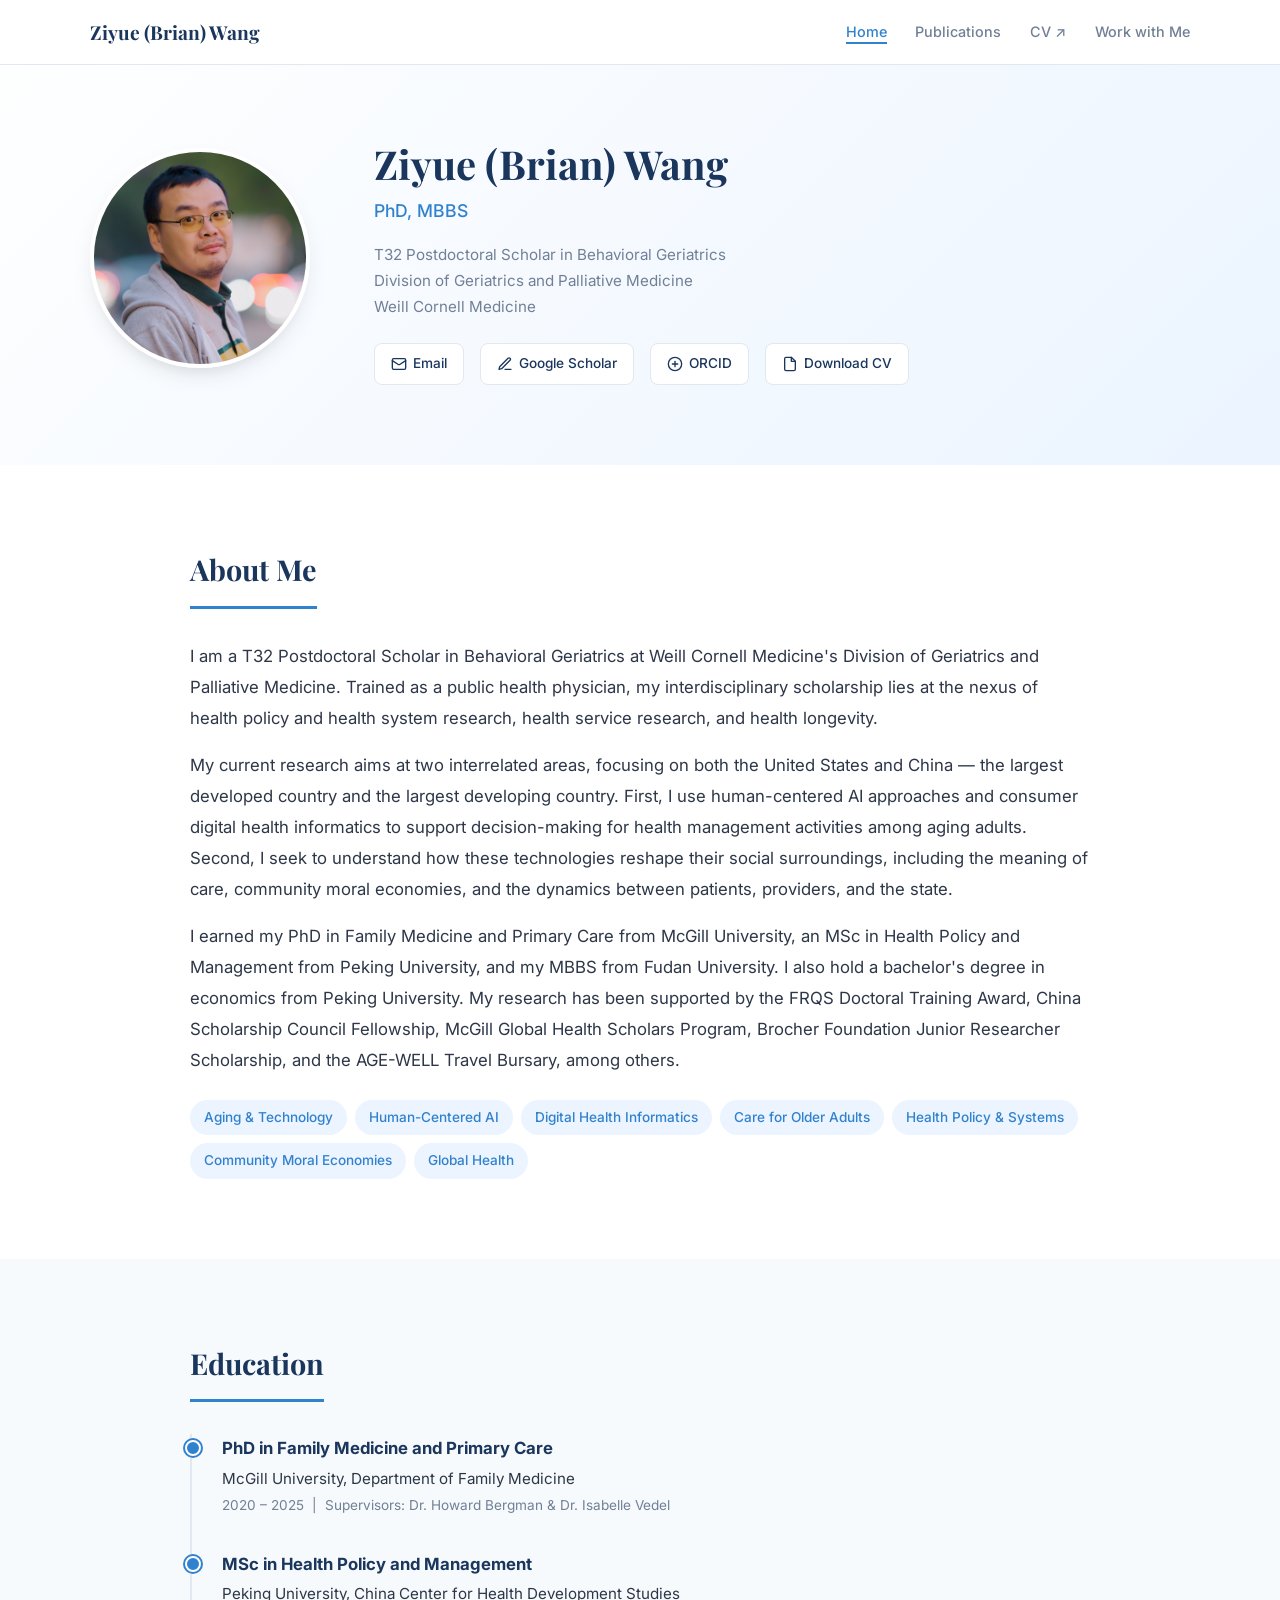
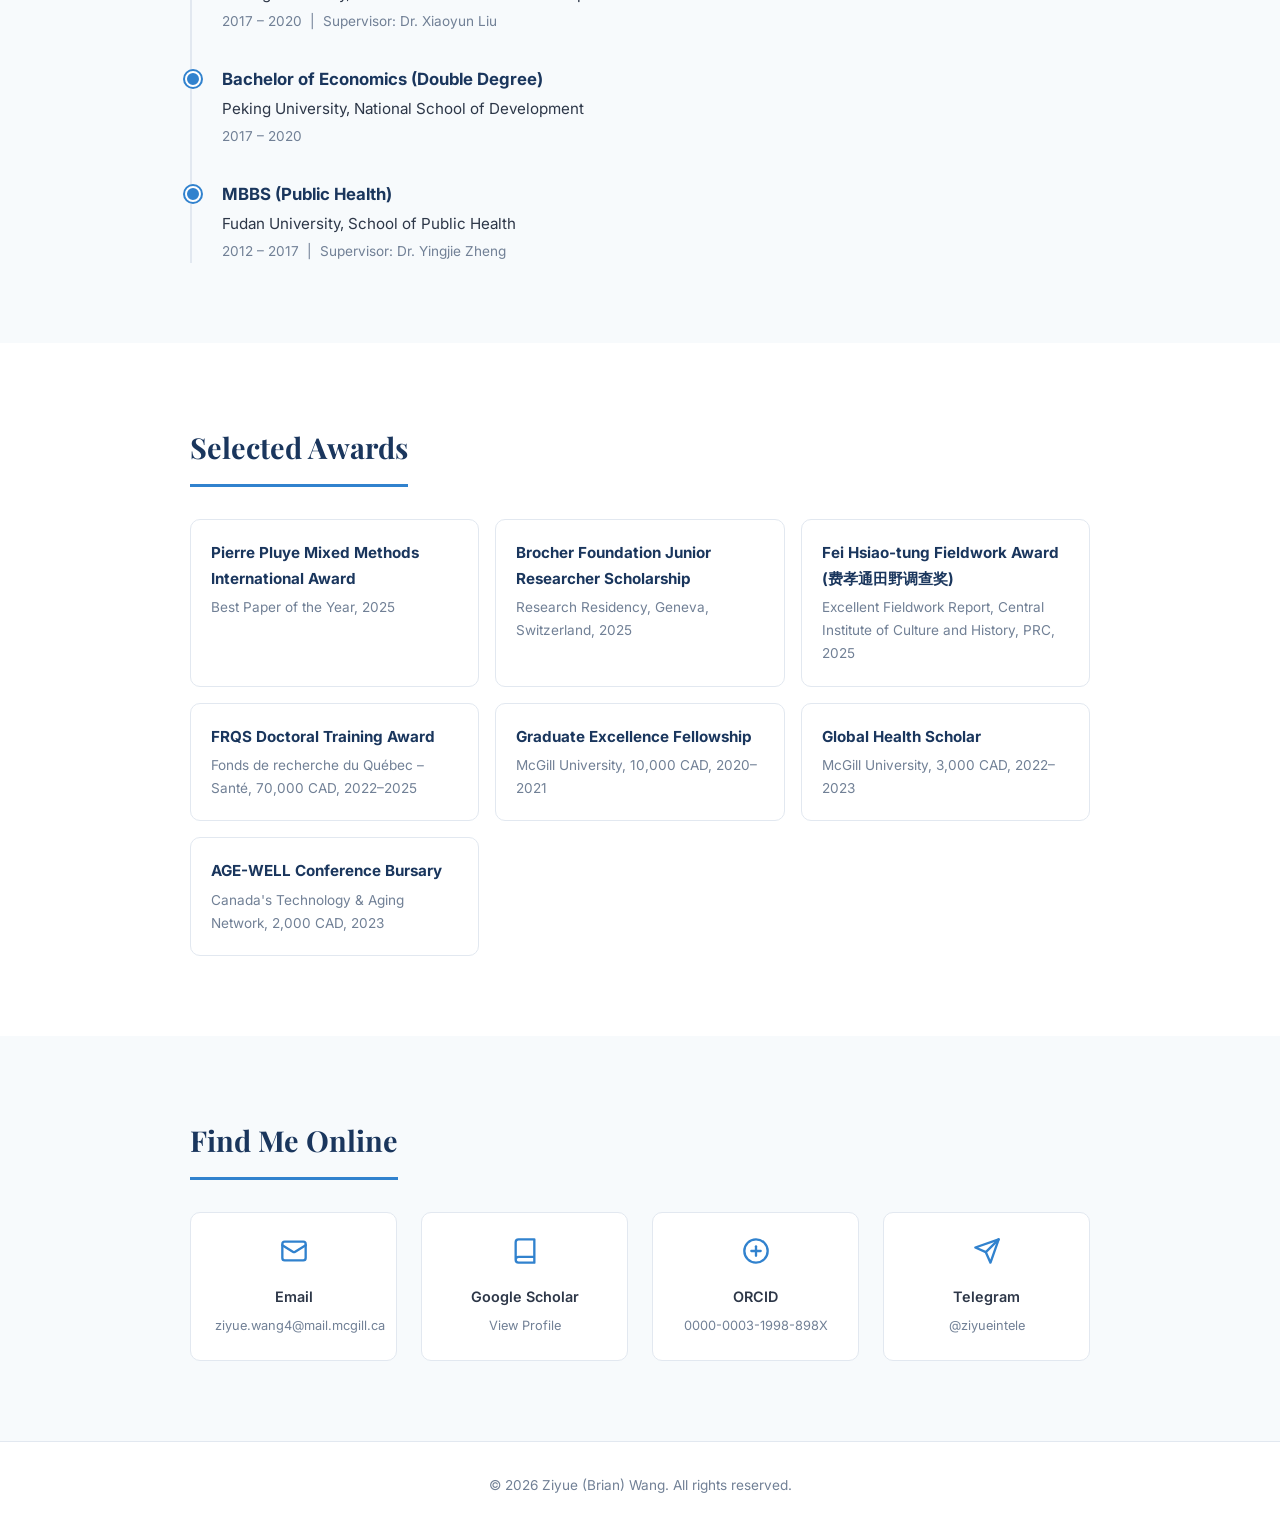
==== index.html @ 038450eb "Initial website launch" ====
<!DOCTYPE html>
<html lang="en">
<head>
    <meta charset="UTF-8">
    <meta name="viewport" content="width=device-width, initial-scale=1.0">
    <title>Ziyue (Brian) Wang, PhD — Academic Website</title>
    <link rel="stylesheet" href="style.css">
</head>
<body>

<!-- Navigation -->
<nav>
    <div class="nav-inner">
        <a href="index.html" class="nav-name">Ziyue (Brian) Wang</a>
        <button class="mobile-toggle" onclick="document.querySelector('.nav-links').classList.toggle('open')" aria-label="Menu">
            <span></span><span></span><span></span>
        </button>
        <ul class="nav-links">
            <li><a href="index.html" class="active">Home</a></li>
            <li><a href="publications.html">Publications</a></li>
            <!-- ============================================================
                 HIDDEN PAGES — Ready for future use!
                 To enable a page, simply uncomment the line below.
                 Make sure the corresponding .html file exists.
                 ============================================================ -->
            <!-- <li><a href="research.html">Research</a></li> -->
            <!-- <li><a href="teaching.html">Teaching</a></li> -->
            <!-- <li><a href="talks.html">Talks & Media</a></li> -->
            <li><a href="Ziyue%20Wang_2026.pdf" target="_blank">CV &#8599;</a></li>
            <li><a href="work-with-me.html">Work with Me</a></li>
        </ul>
    </div>
</nav>

<!-- Hero Section -->
<section class="hero" id="home">
    <div class="hero-inner">
        <div class="hero-photo">
            <img src="photo.jpg" alt="Ziyue (Brian) Wang">
        </div>
        <div class="hero-text">
            <h1>Ziyue (Brian) Wang</h1>
            <div class="subtitle">PhD, MBBS</div>
            <div class="affiliation">
                T32 Postdoctoral Scholar in Behavioral Geriatrics<br>
                Division of Geriatrics and Palliative Medicine<br>
                Weill Cornell Medicine
            </div>
            <div class="hero-links">
                <a href="mailto:ziyue.wang4@mail.mcgill.ca">
                    <svg xmlns="http://www.w3.org/2000/svg" viewBox="0 0 24 24" fill="none" stroke="currentColor" stroke-width="2" stroke-linecap="round" stroke-linejoin="round"><rect width="20" height="16" x="2" y="4" rx="2"/><path d="m22 7-8.97 5.7a1.94 1.94 0 0 1-2.06 0L2 7"/></svg>
                    Email
                </a>
                <a href="https://scholar.google.com/citations?user=HC7mkqgAAAAJ&hl=en" target="_blank">
                    <svg xmlns="http://www.w3.org/2000/svg" viewBox="0 0 24 24" fill="none" stroke="currentColor" stroke-width="2" stroke-linecap="round" stroke-linejoin="round"><path d="M12 20h9"/><path d="M16.5 3.5a2.12 2.12 0 0 1 3 3L7 19l-4 1 1-4Z"/></svg>
                    Google Scholar
                </a>
                <a href="https://orcid.org/0000-0003-1998-898X" target="_blank">
                    <svg xmlns="http://www.w3.org/2000/svg" viewBox="0 0 24 24" fill="none" stroke="currentColor" stroke-width="2" stroke-linecap="round" stroke-linejoin="round"><circle cx="12" cy="12" r="10"/><path d="M12 8v8"/><path d="M8 12h8"/></svg>
                    ORCID
                </a>
                <a href="Ziyue%20Wang_2026.pdf" target="_blank">
                    <svg xmlns="http://www.w3.org/2000/svg" viewBox="0 0 24 24" fill="none" stroke="currentColor" stroke-width="2" stroke-linecap="round" stroke-linejoin="round"><path d="M14 2H6a2 2 0 0 0-2 2v16a2 2 0 0 0 2 2h12a2 2 0 0 0 2-2V8z"/><polyline points="14 2 14 8 20 8"/></svg>
                    Download CV
                </a>
            </div>
        </div>
    </div>
</section>

<!-- About & Research Section (merged) -->
<section id="about">
    <div class="section-inner">
        <h2 class="section-title">About Me</h2>
        <p class="about-text">
            I am a T32 Postdoctoral Scholar in Behavioral Geriatrics at Weill Cornell Medicine's Division of Geriatrics and Palliative Medicine. Trained as a public health physician, my interdisciplinary scholarship lies at the nexus of health policy and health system research, health service research, and health longevity.
        </p>
        <p class="about-text">
            My current research aims at two interrelated areas, focusing on both the United States and China — the largest developed country and the largest developing country. First, I use human-centered AI approaches and consumer digital health informatics to support decision-making for health management activities among aging adults. Second, I seek to understand how these technologies reshape their social surroundings, including the meaning of care, community moral economies, and the dynamics between patients, providers, and the state.
        </p>
        <p class="about-text">
            I earned my PhD in Family Medicine and Primary Care from McGill University, an MSc in Health Policy and Management from Peking University, and my MBBS from Fudan University. I also hold a bachelor's degree in economics from Peking University. My research has been supported by the FRQS Doctoral Training Award, China Scholarship Council Fellowship, McGill Global Health Scholars Program, Brocher Foundation Junior Researcher Scholarship, and the AGE-WELL Travel Bursary, among others.
        </p>
        <div class="research-tags">
            <span>Aging &amp; Technology</span>
            <span>Human-Centered AI</span>
            <span>Digital Health Informatics</span>
            <span>Care for Older Adults</span>
            <span>Health Policy &amp; Systems</span>
            <span>Community Moral Economies</span>
            <span>Global Health</span>
        </div>
    </div>
</section>

<!-- ============================================================
     HIDDEN: Selected Projects Section
     To enable, uncomment the block below.
     You can also add links to individual project pages.
     ============================================================ -->
<!--
<section id="projects" class="bg-alt">
    <div class="section-inner">
        <h2 class="section-title">Selected Projects</h2>
        <div class="timeline">
            <div class="timeline-item">
                <h3>Politics of Care: Grassroots Health Governance and the Moral Economy of Rural China</h3>
                <div class="institution">Principal Investigator &nbsp;|&nbsp; McGill University</div>
                <div class="date">2020 – Present &nbsp;|&nbsp; 11-month ethnographic fieldwork in rural Shandong, China. Developed the concept of "co-produced public health authoritarianism" and a novel neo-familist value scale.</div>
            </div>
            <div class="timeline-item">
                <h3>AI-Powered Telemedicine Evaluation: Village-Based Digital Health Kiosks</h3>
                <div class="institution">Research Team Leader &nbsp;|&nbsp; UNC Chapel Hill</div>
                <div class="date">2020 – 2024 &nbsp;|&nbsp; Cluster RCT across 144 townships (population: 4.2M) in Guangdong, China, deploying 200 standardized patients to evaluate an AI-powered telemedicine platform.</div>
            </div>
            <div class="timeline-item">
                <h3>Global Burden of Disease (GBD) Collaborator Network</h3>
                <div class="institution">Senior Collaborator &nbsp;|&nbsp; IHME, University of Washington</div>
                <div class="date">2021 – Present &nbsp;|&nbsp; Contributing to analyses on diabetes (The Lancet), TB mortality (EClinicalMedicine), and metabolic risk factors across 204 countries.</div>
            </div>
            <div class="timeline-item">
                <h3>McGill-Tongji Blended Education Program Evaluation</h3>
                <div class="institution">Research Team Leader &nbsp;|&nbsp; McGill University</div>
                <div class="date">2020 – 2024 &nbsp;|&nbsp; Evaluation paper received the 2025 Pierre Pluye International Mixed Methods Award for Best Paper of the Year.</div>
            </div>
        </div>
    </div>
</section>
-->

<!-- Education Section -->
<section id="education" class="bg-alt">
    <div class="section-inner">
        <h2 class="section-title">Education</h2>
        <div class="timeline">
            <div class="timeline-item">
                <h3>PhD in Family Medicine and Primary Care</h3>
                <div class="institution">McGill University, Department of Family Medicine</div>
                <div class="date">2020 – 2025 &nbsp;|&nbsp; Supervisors: Dr. Howard Bergman &amp; Dr. Isabelle Vedel</div>
            </div>
            <div class="timeline-item">
                <h3>MSc in Health Policy and Management</h3>
                <div class="institution">Peking University, China Center for Health Development Studies</div>
                <div class="date">2017 – 2020 &nbsp;|&nbsp; Supervisor: Dr. Xiaoyun Liu</div>
            </div>
            <div class="timeline-item">
                <h3>Bachelor of Economics (Double Degree)</h3>
                <div class="institution">Peking University, National School of Development</div>
                <div class="date">2017 – 2020</div>
            </div>
            <div class="timeline-item">
                <h3>MBBS (Public Health)</h3>
                <div class="institution">Fudan University, School of Public Health</div>
                <div class="date">2012 – 2017 &nbsp;|&nbsp; Supervisor: Dr. Yingjie Zheng</div>
            </div>
        </div>
    </div>
</section>

<!-- Selected Awards Section -->
<section id="awards">
    <div class="section-inner">
        <h2 class="section-title">Selected Awards</h2>
        <div class="awards-grid">
            <div class="award-card">
                <h4>Pierre Pluye Mixed Methods International Award</h4>
                <p>Best Paper of the Year, 2025</p>
            </div>
            <div class="award-card">
                <h4>Brocher Foundation Junior Researcher Scholarship</h4>
                <p>Research Residency, Geneva, Switzerland, 2025</p>
            </div>
            <div class="award-card">
                <h4>Fei Hsiao-tung Fieldwork Award (费孝通田野调查奖)</h4>
                <p>Excellent Fieldwork Report, Central Institute of Culture and History, PRC, 2025</p>
            </div>
            <div class="award-card">
                <h4>FRQS Doctoral Training Award</h4>
                <p>Fonds de recherche du Qu&eacute;bec &ndash; Sant&eacute;, 70,000 CAD, 2022&ndash;2025</p>
            </div>
            <div class="award-card">
                <h4>Graduate Excellence Fellowship</h4>
                <p>McGill University, 10,000 CAD, 2020&ndash;2021</p>
            </div>
            <div class="award-card">
                <h4>Global Health Scholar</h4>
                <p>McGill University, 3,000 CAD, 2022&ndash;2023</p>
            </div>
            <div class="award-card">
                <h4>AGE-WELL Conference Bursary</h4>
                <p>Canada's Technology &amp; Aging Network, 2,000 CAD, 2023</p>
            </div>
        </div>
    </div>
</section>

<!-- Contact Section -->
<section id="contact" class="bg-alt">
    <div class="section-inner">
        <h2 class="section-title">Find Me Online</h2>
        <div class="contact-grid">
            <a href="mailto:ziyue.wang4@mail.mcgill.ca" class="contact-card">
                <svg xmlns="http://www.w3.org/2000/svg" viewBox="0 0 24 24" fill="none" stroke="currentColor" stroke-width="2" stroke-linecap="round" stroke-linejoin="round"><rect width="20" height="16" x="2" y="4" rx="2"/><path d="m22 7-8.97 5.7a1.94 1.94 0 0 1-2.06 0L2 7"/></svg>
                <h4>Email</h4>
                <p>ziyue.wang4@mail.mcgill.ca</p>
            </a>
            <a href="https://scholar.google.com/citations?user=HC7mkqgAAAAJ&hl=en" target="_blank" class="contact-card">
                <svg xmlns="http://www.w3.org/2000/svg" viewBox="0 0 24 24" fill="none" stroke="currentColor" stroke-width="2" stroke-linecap="round" stroke-linejoin="round"><path d="M4 19.5v-15A2.5 2.5 0 0 1 6.5 2H20v20H6.5a2.5 2.5 0 0 1 0-5H20"/></svg>
                <h4>Google Scholar</h4>
                <p>View Profile</p>
            </a>
            <a href="https://orcid.org/0000-0003-1998-898X" target="_blank" class="contact-card">
                <svg xmlns="http://www.w3.org/2000/svg" viewBox="0 0 24 24" fill="none" stroke="currentColor" stroke-width="2" stroke-linecap="round" stroke-linejoin="round"><circle cx="12" cy="12" r="10"/><path d="M12 8v8"/><path d="M8 12h8"/></svg>
                <h4>ORCID</h4>
                <p>0000-0003-1998-898X</p>
            </a>
            <a href="https://t.me/ziyueintele" target="_blank" class="contact-card">
                <svg xmlns="http://www.w3.org/2000/svg" viewBox="0 0 24 24" fill="none" stroke="currentColor" stroke-width="2" stroke-linecap="round" stroke-linejoin="round"><path d="m22 2-7 20-4-9-9-4Z"/><path d="M22 2 11 13"/></svg>
                <h4>Telegram</h4>
                <p>@ziyueintele</p>
            </a>
        </div>
    </div>
</section>

<!-- Footer -->
<footer>
    &copy; 2026 Ziyue (Brian) Wang. All rights reserved.
</footer>

</body>
</html>
---- style.css ----
/* ============================================
   Ziyue (Brian) Wang — Academic Website
   Shared Styles
   ============================================ */

@import url('https://fonts.googleapis.com/css2?family=Inter:wght@300;400;500;600;700&family=Playfair+Display:wght@600;700&display=swap');

:root {
    --primary: #1a365d;
    --primary-light: #2c5282;
    --accent: #3182ce;
    --accent-light: #ebf4ff;
    --text: #2d3748;
    --text-light: #718096;
    --bg: #ffffff;
    --bg-alt: #f7fafc;
    --border: #e2e8f0;
    --shadow: 0 4px 6px -1px rgba(0,0,0,0.1), 0 2px 4px -1px rgba(0,0,0,0.06);
    --shadow-lg: 0 10px 25px -5px rgba(0,0,0,0.1), 0 10px 10px -5px rgba(0,0,0,0.04);
}

* { margin: 0; padding: 0; box-sizing: border-box; }
html { scroll-behavior: smooth; }

body {
    font-family: 'Inter', -apple-system, BlinkMacSystemFont, sans-serif;
    color: var(--text);
    line-height: 1.7;
    background: var(--bg);
}

/* ---- Navigation ---- */
nav {
    position: fixed;
    top: 0;
    width: 100%;
    background: rgba(255,255,255,0.95);
    backdrop-filter: blur(10px);
    border-bottom: 1px solid var(--border);
    z-index: 1000;
    padding: 0 2rem;
}
.nav-inner {
    max-width: 1100px;
    margin: 0 auto;
    display: flex;
    justify-content: space-between;
    align-items: center;
    height: 64px;
}
.nav-name {
    font-family: 'Playfair Display', serif;
    font-size: 1.2rem;
    font-weight: 700;
    color: var(--primary);
    text-decoration: none;
}
.nav-links { display: flex; gap: 1.8rem; list-style: none; }
.nav-links a {
    text-decoration: none;
    color: var(--text-light);
    font-size: 0.9rem;
    font-weight: 500;
    transition: color 0.2s;
    position: relative;
}
.nav-links a:hover, .nav-links a.active {
    color: var(--accent);
}
.nav-links a::after {
    content: '';
    position: absolute;
    bottom: -4px;
    left: 0;
    width: 0;
    height: 2px;
    background: var(--accent);
    transition: width 0.2s;
}
.nav-links a:hover::after, .nav-links a.active::after { width: 100%; }

.mobile-toggle {
    display: none;
    background: none;
    border: none;
    cursor: pointer;
    padding: 8px;
}
.mobile-toggle span {
    display: block;
    width: 22px;
    height: 2px;
    background: var(--text);
    margin: 5px 0;
    transition: 0.3s;
}

/* ---- Page Header (for inner pages) ---- */
.page-header {
    padding: 120px 2rem 40px;
    background: linear-gradient(135deg, var(--bg) 0%, var(--accent-light) 100%);
}
.page-header-inner {
    max-width: 900px;
    margin: 0 auto;
}
.page-header h1 {
    font-family: 'Playfair Display', serif;
    font-size: 2.2rem;
    color: var(--primary);
}
.page-header p {
    color: var(--text-light);
    margin-top: 0.5rem;
    font-size: 1rem;
}

/* ---- Hero Section (Home page) ---- */
.hero {
    padding: 140px 2rem 80px;
    background: linear-gradient(135deg, var(--bg) 0%, var(--accent-light) 100%);
}
.hero-inner {
    max-width: 1100px;
    margin: 0 auto;
    display: flex;
    align-items: center;
    gap: 4rem;
}
.hero-photo { flex-shrink: 0; }
.hero-photo img {
    width: 220px;
    height: 220px;
    border-radius: 50%;
    object-fit: cover;
    border: 4px solid white;
    box-shadow: var(--shadow-lg);
}
.hero-text h1 {
    font-family: 'Playfair Display', serif;
    font-size: 2.5rem;
    color: var(--primary);
    margin-bottom: 0.5rem;
    line-height: 1.2;
}
.hero-text .subtitle {
    font-size: 1.1rem;
    color: var(--accent);
    font-weight: 500;
    margin-bottom: 1rem;
}
.hero-text .affiliation {
    font-size: 0.95rem;
    color: var(--text-light);
    margin-bottom: 1.5rem;
}
.hero-links {
    display: flex;
    gap: 1rem;
    flex-wrap: wrap;
}
.hero-links a {
    display: inline-flex;
    align-items: center;
    gap: 6px;
    padding: 8px 16px;
    border-radius: 8px;
    text-decoration: none;
    font-size: 0.85rem;
    font-weight: 500;
    color: var(--primary);
    background: white;
    border: 1px solid var(--border);
    transition: all 0.2s;
}
.hero-links a:hover {
    border-color: var(--accent);
    color: var(--accent);
    box-shadow: var(--shadow);
}
.hero-links a svg { width: 16px; height: 16px; }

/* ---- Sections ---- */
section { padding: 5rem 2rem; }
.bg-alt { background: var(--bg-alt); }
.section-inner { max-width: 900px; margin: 0 auto; }
.section-title {
    font-family: 'Playfair Display', serif;
    font-size: 1.8rem;
    color: var(--primary);
    margin-bottom: 2rem;
    padding-bottom: 0.75rem;
    border-bottom: 3px solid var(--accent);
    display: inline-block;
}

/* ---- About ---- */
.about-text {
    font-size: 1.05rem;
    line-height: 1.85;
    color: var(--text);
    margin-bottom: 1rem;
}
.research-tags {
    display: flex;
    flex-wrap: wrap;
    gap: 0.5rem;
    margin-top: 1.5rem;
}
.research-tags span {
    padding: 6px 14px;
    background: var(--accent-light);
    color: var(--accent);
    border-radius: 20px;
    font-size: 0.85rem;
    font-weight: 500;
}

/* ---- Research Focus Cards ---- */
.research-focus-grid {
    display: grid;
    grid-template-columns: 1fr 1fr;
    gap: 2rem;
    margin-top: 1.5rem;
}
.research-card {
    padding: 1.75rem;
    background: white;
    border-radius: 12px;
    border: 1px solid var(--border);
    border-top: 4px solid var(--accent);
    transition: box-shadow 0.2s;
}
.research-card:hover { box-shadow: var(--shadow-lg); }
.research-card .card-icon {
    font-size: 1.8rem;
    margin-bottom: 0.75rem;
}
.research-card h3 {
    font-size: 1.05rem;
    color: var(--primary);
    margin-bottom: 0.75rem;
    line-height: 1.4;
}
.research-card p {
    font-size: 0.92rem;
    color: var(--text-light);
    line-height: 1.7;
}
.research-card .card-context {
    margin-top: 0.75rem;
    font-size: 0.82rem;
    color: var(--accent);
    font-weight: 500;
}

/* ---- Publications ---- */
.pub-filter {
    display: flex;
    gap: 0.5rem;
    margin-bottom: 2rem;
    flex-wrap: wrap;
}
.pub-filter button {
    padding: 6px 16px;
    border-radius: 20px;
    border: 1px solid var(--border);
    background: white;
    color: var(--text-light);
    font-size: 0.85rem;
    font-weight: 500;
    cursor: pointer;
    transition: all 0.2s;
}
.pub-filter button.active, .pub-filter button:hover {
    background: var(--accent);
    color: white;
    border-color: var(--accent);
}
.pub-list { list-style: none; }
.pub-item {
    padding: 1.25rem 0;
    border-bottom: 1px solid var(--border);
}
.pub-item:last-child { border-bottom: none; }
.pub-item .pub-title {
    font-weight: 600;
    color: var(--primary);
    margin-bottom: 0.3rem;
    line-height: 1.5;
}
.pub-item .pub-authors {
    font-size: 0.9rem;
    color: var(--text-light);
    margin-bottom: 0.3rem;
}
.pub-item .pub-authors .me {
    font-weight: 600;
    color: var(--text);
}
.pub-item .pub-journal {
    font-size: 0.9rem;
    font-style: italic;
    color: var(--accent);
}
.pub-item .pub-links { margin-top: 0.4rem; }
.pub-item .pub-links a {
    font-size: 0.8rem;
    color: var(--accent);
    text-decoration: none;
    font-weight: 500;
    margin-right: 1rem;
}
.pub-item .pub-links a:hover { text-decoration: underline; }
.pub-badge {
    display: inline-block;
    font-size: 0.7rem;
    font-weight: 600;
    padding: 2px 8px;
    border-radius: 4px;
    margin-left: 0.5rem;
    vertical-align: middle;
}
.badge-lancet { background: #fef3c7; color: #92400e; }
.badge-award { background: #dcfce7; color: #166534; }
.badge-review { background: #ede9fe; color: #5b21b6; }

/* ---- Education Timeline ---- */
.timeline { position: relative; padding-left: 2rem; }
.timeline::before {
    content: '';
    position: absolute;
    left: 0;
    top: 0;
    bottom: 0;
    width: 2px;
    background: var(--border);
}
.timeline-item {
    position: relative;
    padding-bottom: 2rem;
}
.timeline-item:last-child { padding-bottom: 0; }
.timeline-item::before {
    content: '';
    position: absolute;
    left: -2rem;
    top: 6px;
    width: 12px;
    height: 12px;
    border-radius: 50%;
    background: var(--accent);
    border: 2px solid white;
    box-shadow: 0 0 0 2px var(--accent);
    transform: translateX(-5px);
}
.timeline-item h3 {
    font-size: 1.05rem;
    color: var(--primary);
    margin-bottom: 0.2rem;
}
.timeline-item .institution {
    font-size: 0.95rem;
    color: var(--text);
    margin-bottom: 0.15rem;
}
.timeline-item .date {
    font-size: 0.85rem;
    color: var(--text-light);
}

/* ---- Awards Grid ---- */
.awards-grid {
    display: grid;
    grid-template-columns: repeat(auto-fill, minmax(280px, 1fr));
    gap: 1rem;
}
.award-card {
    padding: 1.25rem;
    background: white;
    border-radius: 10px;
    border: 1px solid var(--border);
    transition: box-shadow 0.2s;
}
.award-card:hover { box-shadow: var(--shadow); }
.award-card h4 {
    font-size: 0.95rem;
    color: var(--primary);
    margin-bottom: 0.3rem;
}
.award-card p {
    font-size: 0.85rem;
    color: var(--text-light);
}

/* ---- Work With Me / CTA ---- */
.cta-section {
    padding: 4rem 2rem;
    background: var(--primary);
    color: white;
    text-align: center;
}
.cta-section h2 {
    font-family: 'Playfair Display', serif;
    font-size: 1.8rem;
    margin-bottom: 1rem;
}
.cta-section p {
    font-size: 1.05rem;
    max-width: 700px;
    margin: 0 auto 1.5rem;
    line-height: 1.8;
    opacity: 0.9;
}
.cta-section a.cta-btn {
    display: inline-flex;
    align-items: center;
    gap: 8px;
    padding: 12px 28px;
    background: white;
    color: var(--primary);
    border-radius: 8px;
    text-decoration: none;
    font-weight: 600;
    font-size: 0.95rem;
    transition: all 0.2s;
}
.cta-section a.cta-btn:hover {
    box-shadow: var(--shadow-lg);
    transform: translateY(-1px);
}

/* ---- Contact Grid ---- */
.contact-grid {
    display: grid;
    grid-template-columns: repeat(auto-fit, minmax(200px, 1fr));
    gap: 1.5rem;
}
.contact-card {
    padding: 1.5rem;
    background: white;
    border-radius: 10px;
    border: 1px solid var(--border);
    text-align: center;
    transition: all 0.2s;
    text-decoration: none;
    color: var(--text);
}
.contact-card:hover {
    box-shadow: var(--shadow);
    border-color: var(--accent);
}
.contact-card svg {
    width: 28px;
    height: 28px;
    color: var(--accent);
    margin-bottom: 0.75rem;
}
.contact-card h4 {
    font-size: 0.9rem;
    font-weight: 600;
    margin-bottom: 0.3rem;
}
.contact-card p {
    font-size: 0.8rem;
    color: var(--text-light);
}

/* ---- Placeholder / Coming Soon ---- */
.placeholder-content {
    text-align: center;
    padding: 4rem 2rem;
    color: var(--text-light);
}
.placeholder-content h2 {
    font-family: 'Playfair Display', serif;
    font-size: 1.5rem;
    color: var(--primary);
    margin-bottom: 1rem;
}

/* ---- Footer ---- */
footer {
    text-align: center;
    padding: 2rem;
    color: var(--text-light);
    font-size: 0.85rem;
    border-top: 1px solid var(--border);
}

/* ---- Responsive ---- */
@media (max-width: 768px) {
    .hero-inner {
        flex-direction: column;
        text-align: center;
        gap: 2rem;
    }
    .hero-text h1 { font-size: 2rem; }
    .hero-links { justify-content: center; }
    .nav-links { display: none; }
    .nav-links.open {
        display: flex;
        flex-direction: column;
        position: absolute;
        top: 64px;
        left: 0;
        right: 0;
        background: white;
        padding: 1rem 2rem;
        border-bottom: 1px solid var(--border);
        gap: 1rem;
    }
    .mobile-toggle { display: block; }
    .awards-grid { grid-template-columns: 1fr; }
    .research-focus-grid { grid-template-columns: 1fr; }
    .contact-grid { grid-template-columns: 1fr 1fr; }
}
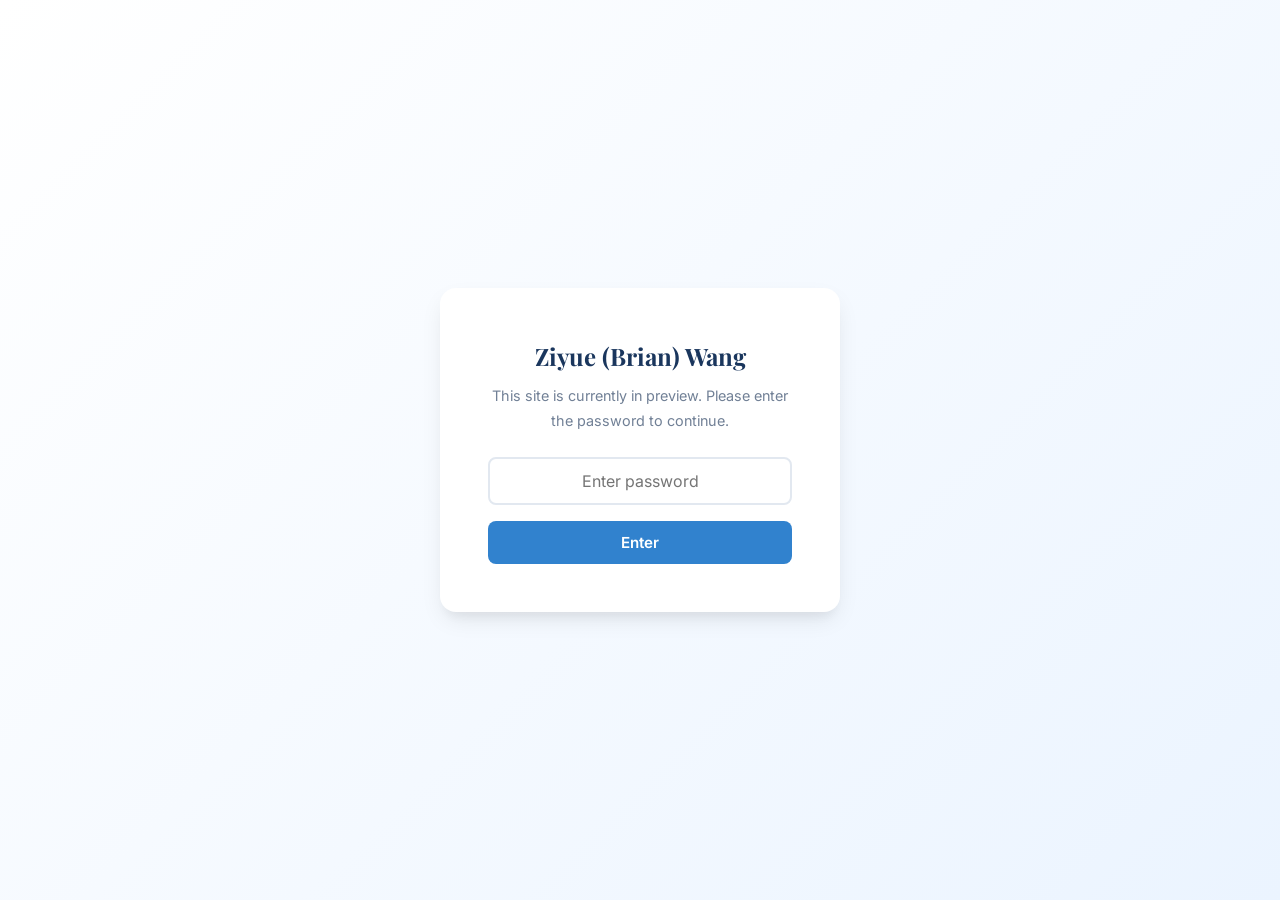
==== commit c0060e50: "Add password protection" ====
--- a/index.html
+++ b/index.html
@@ -5,8 +5,22 @@
     <meta name="viewport" content="width=device-width, initial-scale=1.0">
     <title>Ziyue (Brian) Wang, PhD — Academic Website</title>
     <link rel="stylesheet" href="style.css">
+<script src="auth.js"></script>
 </head>
 <body>
+<!-- Password Gate -->
+<div class="password-gate">
+    <div class="password-box">
+        <h2>Ziyue (Brian) Wang</h2>
+        <p>This site is currently in preview. Please enter the password to continue.</p>
+        <input type="password" id="pwd-input" placeholder="Enter password" autocomplete="off">
+        <button onclick="tryPassword()">Enter</button>
+        <div class="error-msg" id="pwd-error">Incorrect password. Please try again.</div>
+    </div>
+</div>
+
+<!-- Site Content (hidden until authenticated) -->
+<div class="site-content">
 
 <!-- Navigation -->
 <nav>
@@ -228,5 +242,6 @@
     &copy; 2026 Ziyue (Brian) Wang. All rights reserved.
 </footer>
 
+</div>
 </body>
 </html>
--- a/style.css
+++ b/style.css
@@ -478,6 +478,88 @@
     color: var(--primary);
     margin-bottom: 1rem;
 }
+
+/* ---- Password Gate ---- */
+.password-gate {
+    position: fixed;
+    top: 0;
+    left: 0;
+    width: 100%;
+    height: 100%;
+    background: linear-gradient(135deg, var(--bg) 0%, var(--accent-light) 100%);
+    display: flex;
+    align-items: center;
+    justify-content: center;
+    z-index: 9999;
+}
+.password-box {
+    background: white;
+    padding: 3rem;
+    border-radius: 16px;
+    box-shadow: var(--shadow-lg);
+    text-align: center;
+    max-width: 400px;
+    width: 90%;
+}
+.password-box h2 {
+    font-family: 'Playfair Display', serif;
+    color: var(--primary);
+    margin-bottom: 0.5rem;
+    font-size: 1.5rem;
+}
+.password-box p {
+    color: var(--text-light);
+    font-size: 0.9rem;
+    margin-bottom: 1.5rem;
+}
+.password-box input {
+    width: 100%;
+    padding: 12px 16px;
+    border: 2px solid var(--border);
+    border-radius: 8px;
+    font-size: 1rem;
+    font-family: 'Inter', sans-serif;
+    text-align: center;
+    outline: none;
+    transition: border-color 0.2s;
+    margin-bottom: 1rem;
+}
+.password-box input:focus {
+    border-color: var(--accent);
+}
+.password-box input.error {
+    border-color: #e53e3e;
+    animation: shake 0.4s ease;
+}
+.password-box button {
+    width: 100%;
+    padding: 12px;
+    background: var(--accent);
+    color: white;
+    border: none;
+    border-radius: 8px;
+    font-size: 0.95rem;
+    font-weight: 600;
+    font-family: 'Inter', sans-serif;
+    cursor: pointer;
+    transition: background 0.2s;
+}
+.password-box button:hover {
+    background: var(--primary-light);
+}
+.password-box .error-msg {
+    color: #e53e3e;
+    font-size: 0.85rem;
+    margin-top: 0.75rem;
+    display: none;
+}
+@keyframes shake {
+    0%, 100% { transform: translateX(0); }
+    20%, 60% { transform: translateX(-6px); }
+    40%, 80% { transform: translateX(6px); }
+}
+.site-content { display: none; }
+.site-content.unlocked { display: block; }
 
 /* ---- Footer ---- */
 footer {
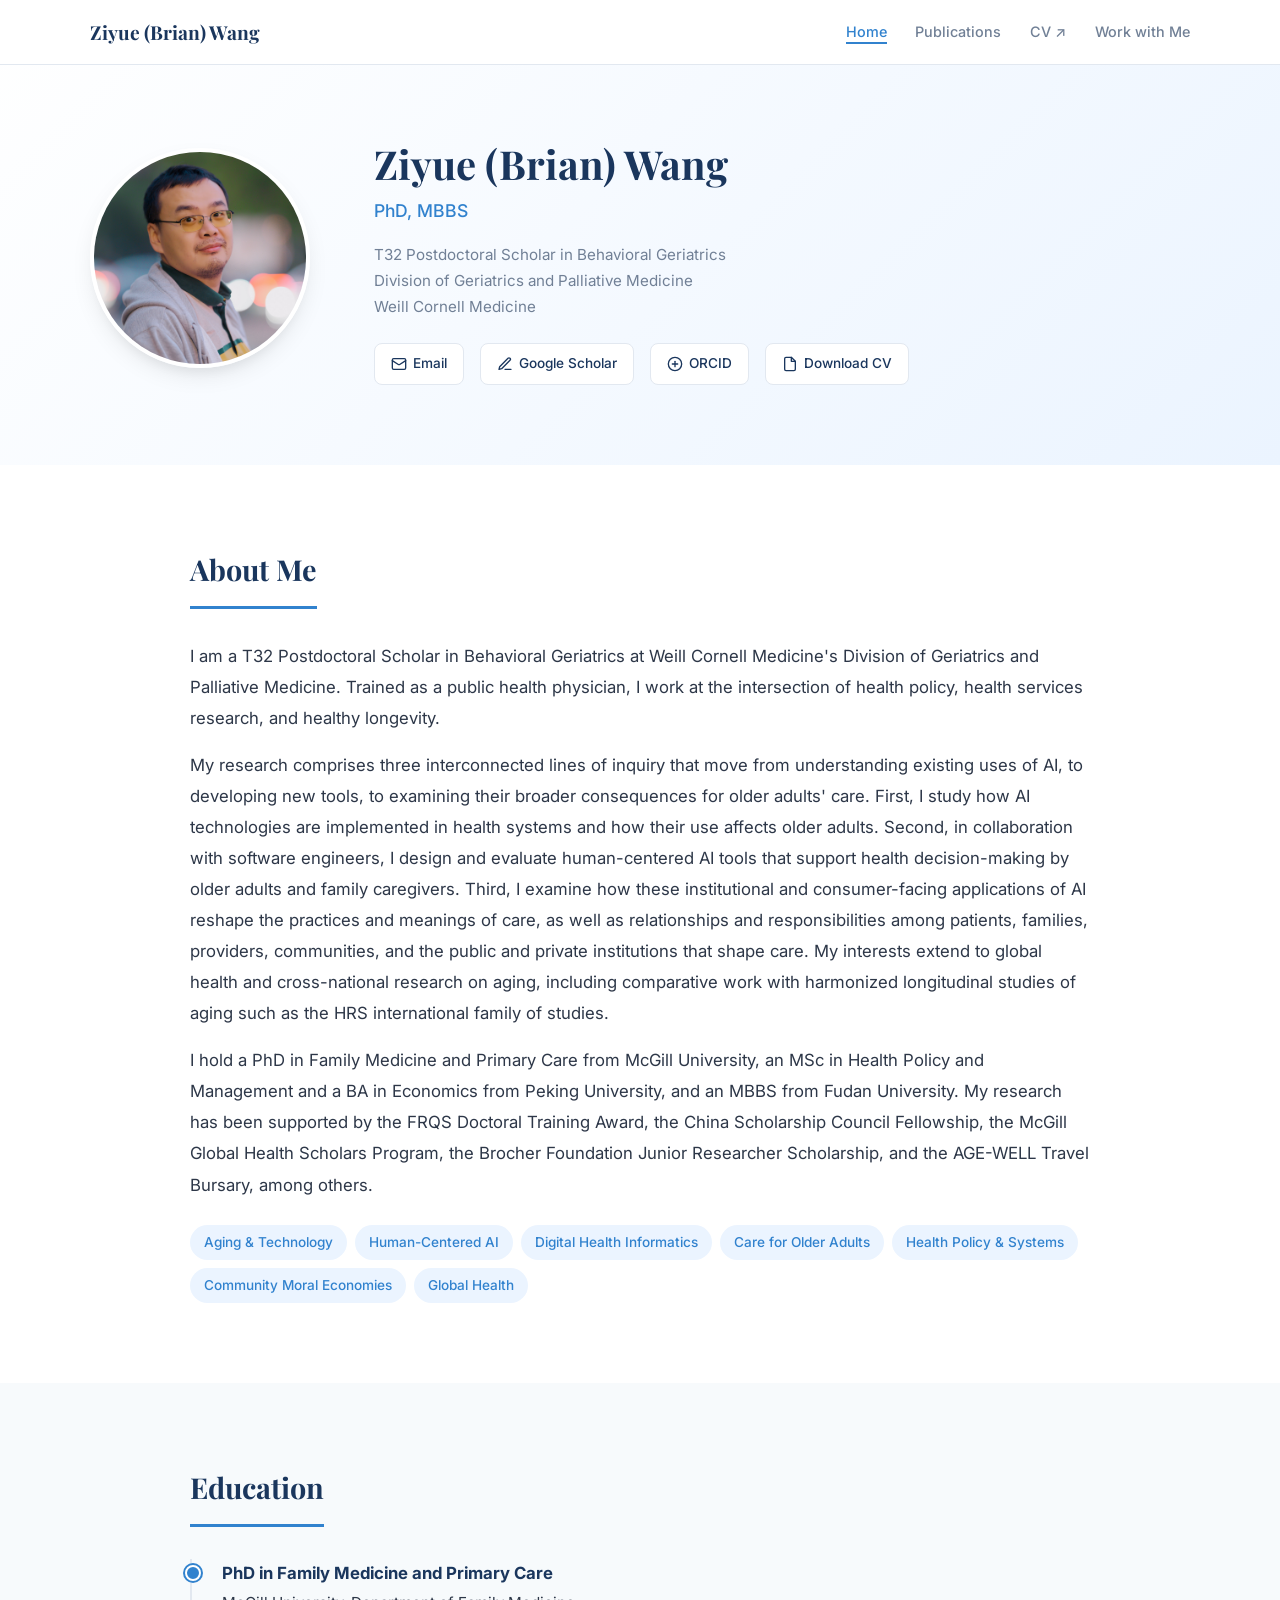
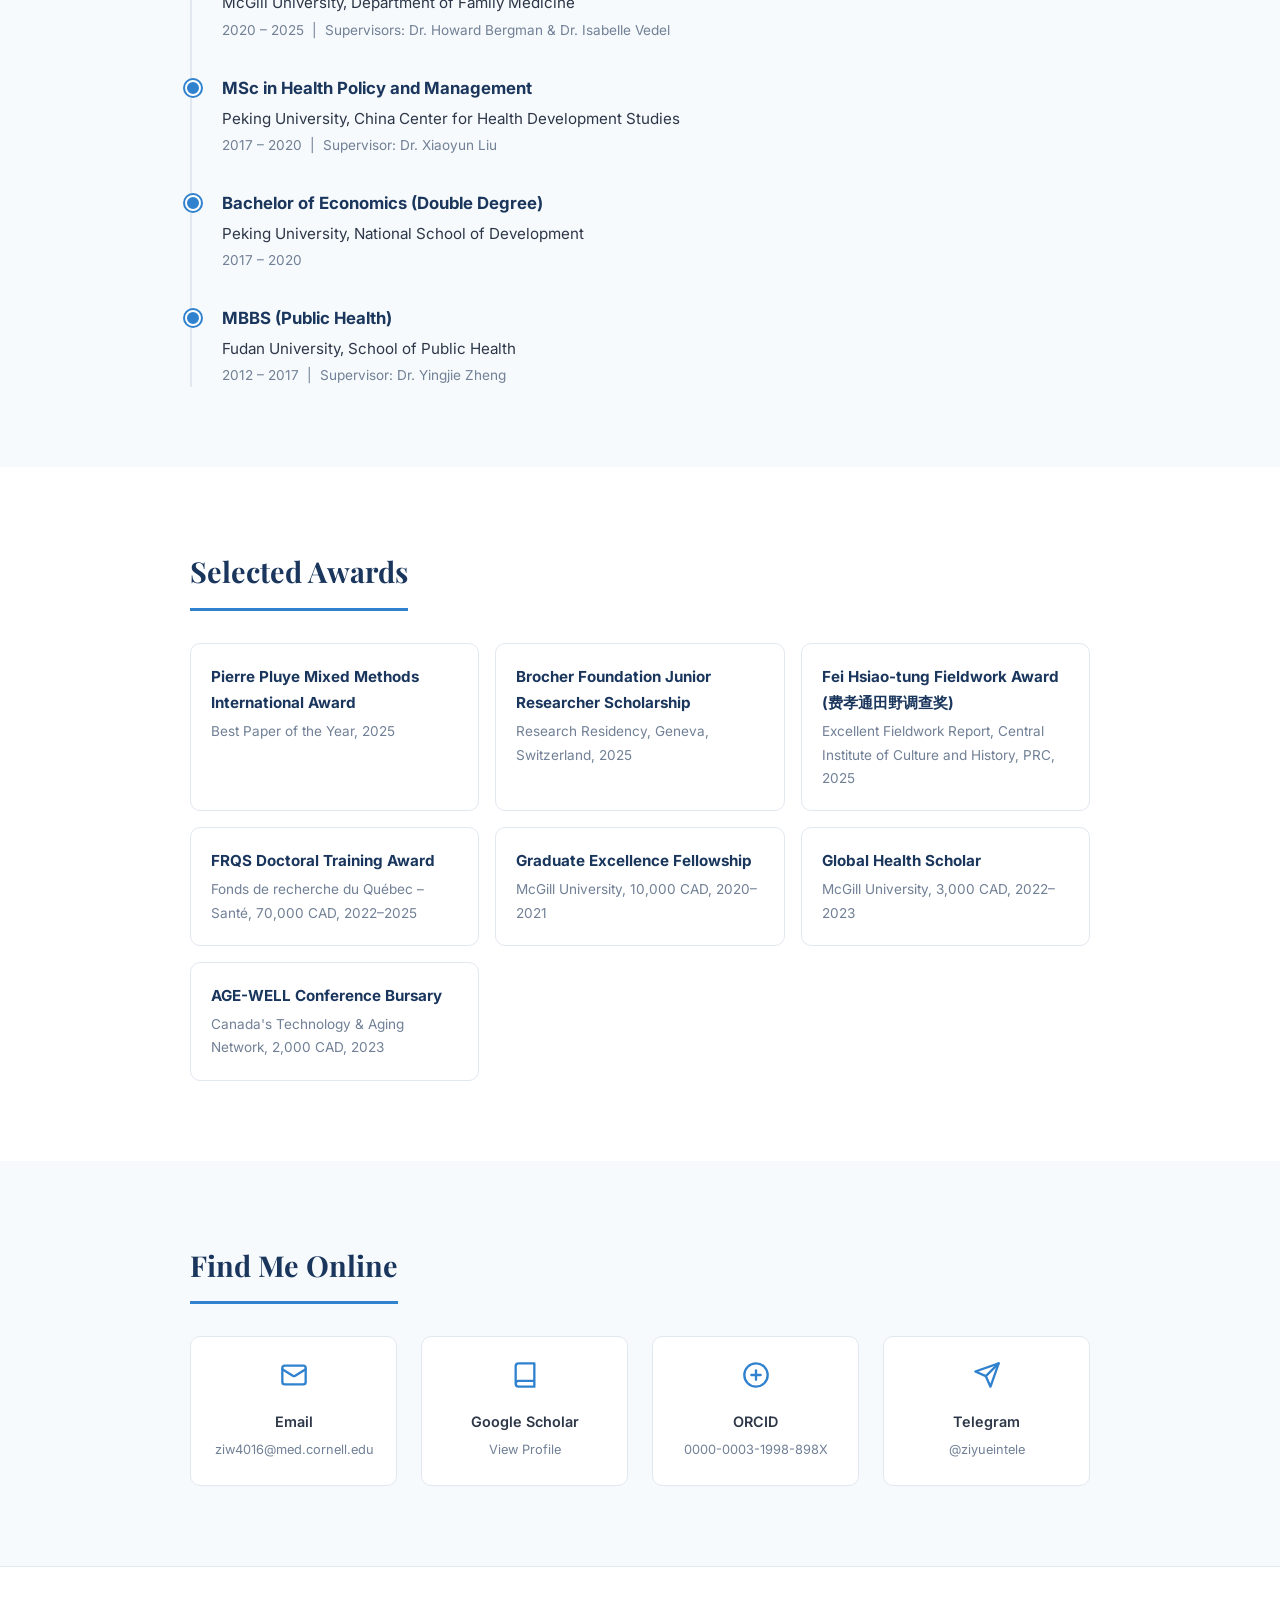
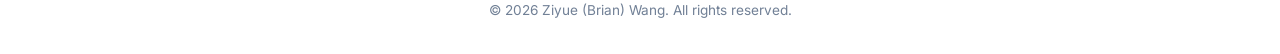
==== commit a5cac7ce: "SEO: add meta description + JSON-LD, update bio (healthy longevity, 3 research lines), switch email " ====
--- a/index.html
+++ b/index.html
@@ -6,6 +6,35 @@
     <title>Ziyue (Brian) Wang, PhD — Academic Website</title>
     <link rel="stylesheet" href="style.css">
 <script src="auth.js"></script>
+    <meta name="description" content="Ziyue (Brian) Wang, PhD — T32 Postdoctoral Scholar in Behavioral Geriatrics at Weill Cornell Medicine. Human-centered AI, digital health, and care for older adults.">
+    <script type="application/ld+json">
+    {
+      "@context": "https://schema.org",
+      "@type": "Person",
+      "name": "Ziyue Wang",
+      "alternateName": ["Brian Wang", "Ziyue (Brian) Wang"],
+      "honorificSuffix": "PhD",
+      "jobTitle": "T32 Postdoctoral Scholar in Behavioral Geriatrics",
+      "worksFor": {
+        "@type": "Organization",
+        "name": "Weill Cornell Medicine, Division of Geriatrics and Palliative Medicine",
+        "url": "https://medicine.weill.cornell.edu/divisions-programs/geriatrics-palliative-medicine"
+      },
+      "alumniOf": [
+        { "@type": "CollegeOrUniversity", "name": "McGill University" },
+        { "@type": "CollegeOrUniversity", "name": "Peking University" },
+        { "@type": "CollegeOrUniversity", "name": "Fudan University" }
+      ],
+      "url": "https://ziyueinjinan.github.io/",
+      "image": "https://ziyueinjinan.github.io/photo.jpg",
+      "email": "mailto:ziw4016@med.cornell.edu",
+      "sameAs": [
+        "https://scholar.google.com/citations?user=HC7mkqgAAAAJ",
+        "https://orcid.org/0000-0003-1998-898X"
+      ],
+      "knowsAbout": ["Aging and Technology", "Human-Centered AI", "Digital Health Informatics", "Care for Older Adults", "Health Policy and Systems", "Healthy Longevity", "Global Health"]
+    }
+    </script>
 </head>
 <body>
 <!-- Password Gate -->
@@ -61,7 +90,7 @@
                 Weill Cornell Medicine
             </div>
             <div class="hero-links">
-                <a href="mailto:ziyue.wang4@mail.mcgill.ca">
+                <a href="mailto:ziw4016@med.cornell.edu">
                     <svg xmlns="http://www.w3.org/2000/svg" viewBox="0 0 24 24" fill="none" stroke="currentColor" stroke-width="2" stroke-linecap="round" stroke-linejoin="round"><rect width="20" height="16" x="2" y="4" rx="2"/><path d="m22 7-8.97 5.7a1.94 1.94 0 0 1-2.06 0L2 7"/></svg>
                     Email
                 </a>
@@ -87,13 +116,13 @@
     <div class="section-inner">
         <h2 class="section-title">About Me</h2>
         <p class="about-text">
-            I am a T32 Postdoctoral Scholar in Behavioral Geriatrics at Weill Cornell Medicine's Division of Geriatrics and Palliative Medicine. Trained as a public health physician, my interdisciplinary scholarship lies at the nexus of health policy and health system research, health service research, and health longevity.
+            I am a T32 Postdoctoral Scholar in Behavioral Geriatrics at Weill Cornell Medicine's Division of Geriatrics and Palliative Medicine. Trained as a public health physician, I work at the intersection of health policy, health services research, and healthy longevity.
         </p>
         <p class="about-text">
-            My current research aims at two interrelated areas, focusing on both the United States and China — the largest developed country and the largest developing country. First, I use human-centered AI approaches and consumer digital health informatics to support decision-making for health management activities among aging adults. Second, I seek to understand how these technologies reshape their social surroundings, including the meaning of care, community moral economies, and the dynamics between patients, providers, and the state.
+            My research comprises three interconnected lines of inquiry that move from understanding existing uses of AI, to developing new tools, to examining their broader consequences for older adults' care. First, I study how AI technologies are implemented in health systems and how their use affects older adults. Second, in collaboration with software engineers, I design and evaluate human-centered AI tools that support health decision-making by older adults and family caregivers. Third, I examine how these institutional and consumer-facing applications of AI reshape the practices and meanings of care, as well as relationships and responsibilities among patients, families, providers, communities, and the public and private institutions that shape care. My interests extend to global health and cross-national research on aging, including comparative work with harmonized longitudinal studies of aging such as the HRS international family of studies.
         </p>
         <p class="about-text">
-            I earned my PhD in Family Medicine and Primary Care from McGill University, an MSc in Health Policy and Management from Peking University, and my MBBS from Fudan University. I also hold a bachelor's degree in economics from Peking University. My research has been supported by the FRQS Doctoral Training Award, China Scholarship Council Fellowship, McGill Global Health Scholars Program, Brocher Foundation Junior Researcher Scholarship, and the AGE-WELL Travel Bursary, among others.
+            I hold a PhD in Family Medicine and Primary Care from McGill University, an MSc in Health Policy and Management and a BA in Economics from Peking University, and an MBBS from Fudan University. My research has been supported by the FRQS Doctoral Training Award, the China Scholarship Council Fellowship, the McGill Global Health Scholars Program, the Brocher Foundation Junior Researcher Scholarship, and the AGE-WELL Travel Bursary, among others.
         </p>
         <div class="research-tags">
             <span>Aging &amp; Technology</span>
@@ -213,10 +242,10 @@
     <div class="section-inner">
         <h2 class="section-title">Find Me Online</h2>
         <div class="contact-grid">
-            <a href="mailto:ziyue.wang4@mail.mcgill.ca" class="contact-card">
+            <a href="mailto:ziw4016@med.cornell.edu" class="contact-card">
                 <svg xmlns="http://www.w3.org/2000/svg" viewBox="0 0 24 24" fill="none" stroke="currentColor" stroke-width="2" stroke-linecap="round" stroke-linejoin="round"><rect width="20" height="16" x="2" y="4" rx="2"/><path d="m22 7-8.97 5.7a1.94 1.94 0 0 1-2.06 0L2 7"/></svg>
                 <h4>Email</h4>
-                <p>ziyue.wang4@mail.mcgill.ca</p>
+                <p>ziw4016@med.cornell.edu</p>
             </a>
             <a href="https://scholar.google.com/citations?user=HC7mkqgAAAAJ&hl=en" target="_blank" class="contact-card">
                 <svg xmlns="http://www.w3.org/2000/svg" viewBox="0 0 24 24" fill="none" stroke="currentColor" stroke-width="2" stroke-linecap="round" stroke-linejoin="round"><path d="M4 19.5v-15A2.5 2.5 0 0 1 6.5 2H20v20H6.5a2.5 2.5 0 0 1 0-5H20"/></svg>
